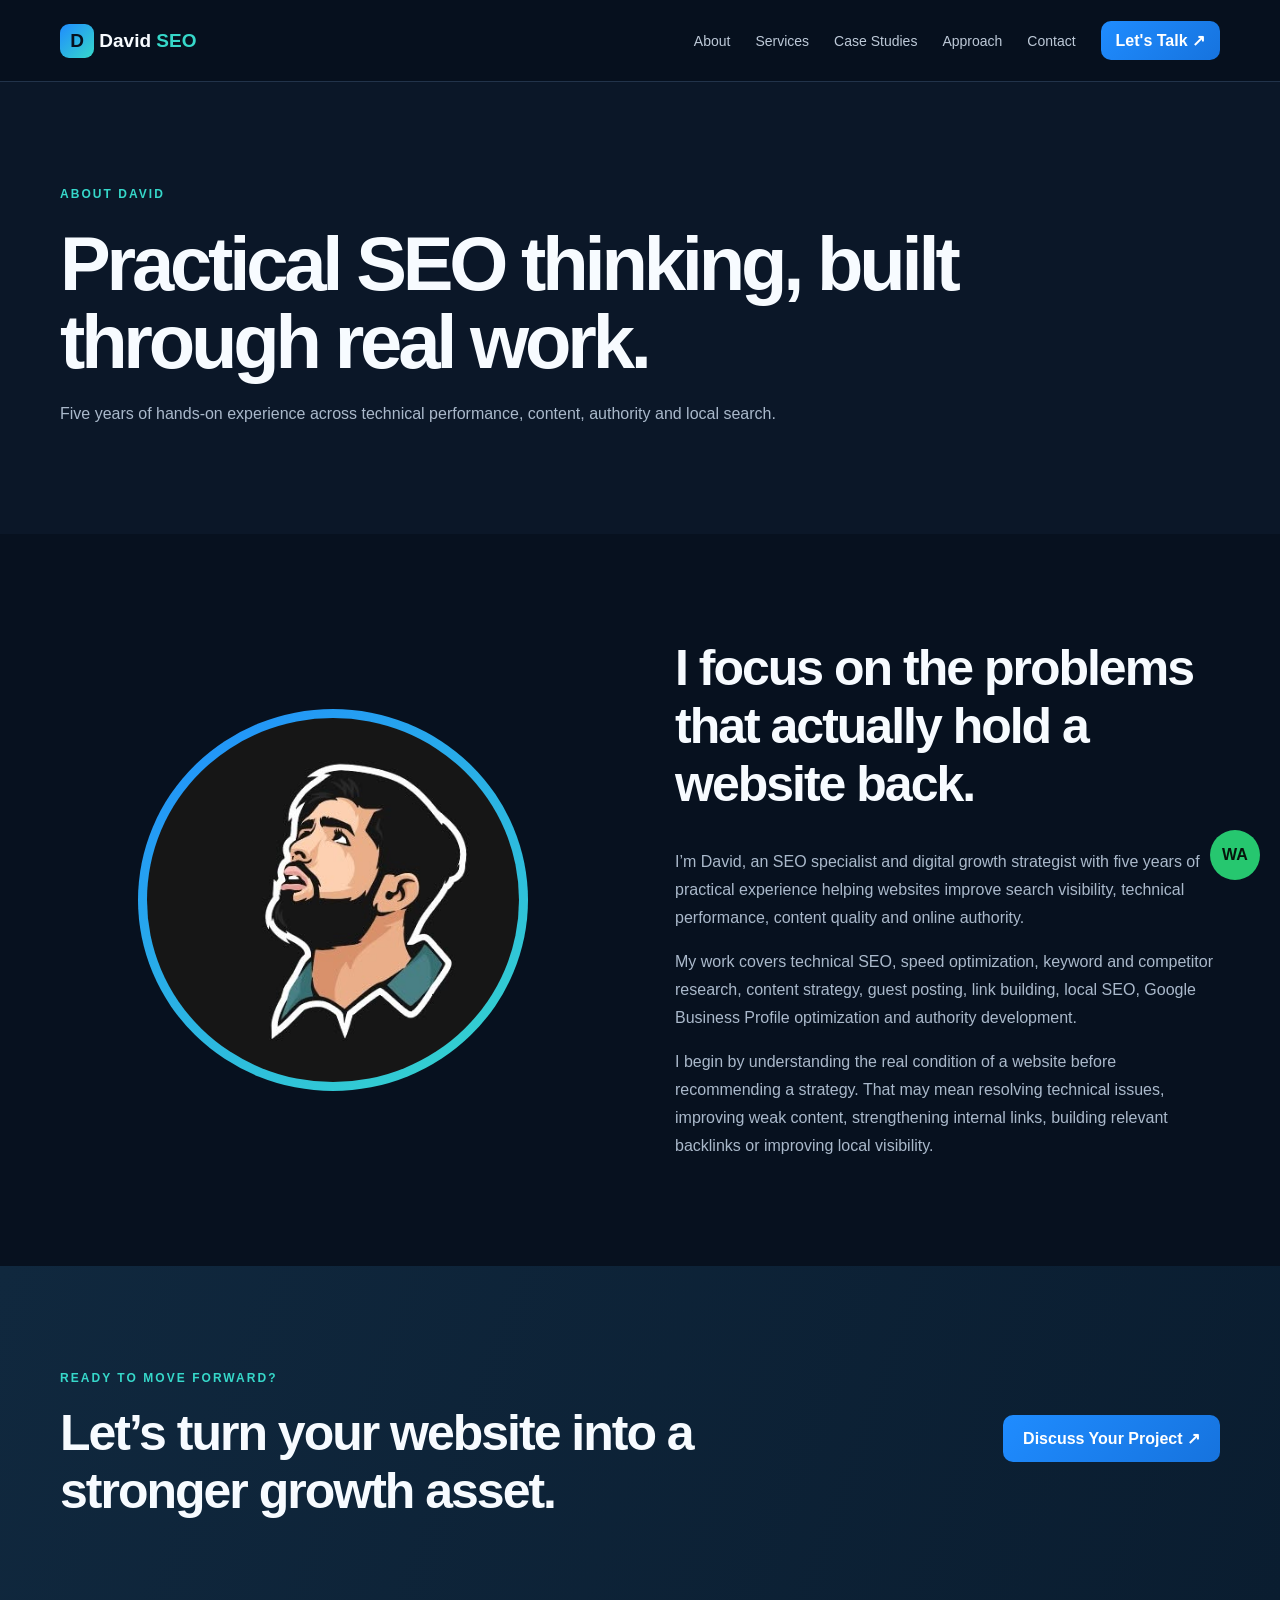
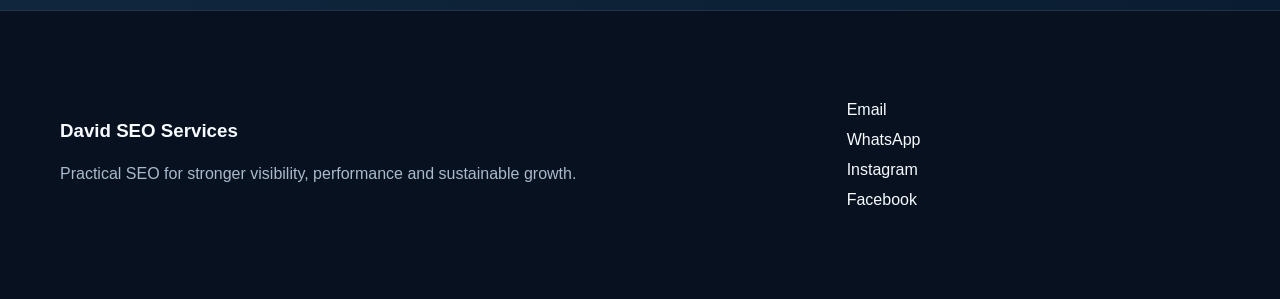
==== about.html @ a0ab4b39 "Add professional SEO portfolio website" ====
<!doctype html><html lang="en"><head><meta charset="utf-8"><meta name="viewport" content="width=device-width,initial-scale=1"><title>About David | David SEO Services</title><meta name="description" content="Learn about David, an SEO specialist with five years of practical experience."><link rel="stylesheet" href="style.css"></head><body><header><a class="brand" href="index.html"><b>D</b> David <em>SEO</em></a><nav><a href="about.html">About</a><a href="services.html">Services</a><a href="case-studies.html">Case Studies</a><a href="approach.html">Approach</a><a href="contact.html">Contact</a></nav><a class="btn small" href="https://wa.me/923171093847">Let's Talk ↗</a></header><section class="pagehero"><div class="wrap"><p class="eyebrow">ABOUT DAVID</p><h1>Practical SEO thinking, built through real work.</h1><p class="lead">Five years of hands-on experience across technical performance, content, authority and local search.</p></div></section><main><section class="section twocol"><div class="photo"><img src="david-profile.png" alt="David SEO specialist"></div><div><h2>I focus on the problems that actually hold a website back.</h2><p>I’m David, an SEO specialist and digital growth strategist with five years of practical experience helping websites improve search visibility, technical performance, content quality and online authority.</p><p>My work covers technical SEO, speed optimization, keyword and competitor research, content strategy, guest posting, link building, local SEO, Google Business Profile optimization and authority development.</p><p>I begin by understanding the real condition of a website before recommending a strategy. That may mean resolving technical issues, improving weak content, strengthening internal links, building relevant backlinks or improving local visibility.</p></div></section><section class="cta"><div><p class="eyebrow">READY TO MOVE FORWARD?</p><h2>Let’s turn your website into a stronger growth asset.</h2></div><a class="btn" href="https://wa.me/923171093847">Discuss Your Project ↗</a></section></main><footer><div><h3>David SEO Services</h3><p>Practical SEO for stronger visibility, performance and sustainable growth.</p></div><div><a href="mailto:davidseoservice1211@gmail.com">Email</a><a href="https://wa.me/923171093847">WhatsApp</a><a href="https://www.instagram.com/davvid.seo/">Instagram</a><a href="https://www.facebook.com/Davvid.Seo">Facebook</a></div></footer><a class="wa" href="https://wa.me/923171093847">WA</a><script src="script.js"></script></body></html>
---- style.css ----
*{box-sizing:border-box}body{margin:0;background:#07111f;color:#f7fbff;font-family:Arial,sans-serif}a{color:inherit;text-decoration:none}header{height:82px;display:flex;align-items:center;gap:25px;padding:0 max(30px,calc((100% - 1160px)/2));border-bottom:1px solid #22334a;position:sticky;top:0;background:#07111ff2;z-index:5}.brand{font-size:19px;font-weight:800;margin-right:auto}.brand b{display:inline-grid;place-items:center;width:34px;height:34px;border-radius:9px;background:linear-gradient(135deg,#1f8cff,#36d8ca);color:#07111f}.brand em{color:#36d8ca;font-style:normal}nav{display:flex;gap:25px;color:#bdc9d8;font-size:14px}.btn{display:inline-block;border:0;border-radius:10px;padding:14px 20px;background:linear-gradient(135deg,#1f8cff,#1673de);color:white;font-weight:750}.small{padding:10px 15px}.homehero{min-height:650px;max-width:1160px;margin:auto;display:grid;grid-template-columns:1.15fr .85fr;gap:60px;align-items:center;padding:70px 20px}.eyebrow{font-size:12px;letter-spacing:.17em;color:#36d8ca;font-weight:800}.homehero h1,.pagehero h1{font-size:clamp(46px,6vw,76px);line-height:1.02;letter-spacing:-.055em;margin:20px 0}.homehero h1 i{font-style:normal;color:#36d8ca}.lead,p{color:#aab9cb;line-height:1.75}.link{margin-left:22px;font-weight:bold}.photo{background:linear-gradient(145deg,#1f8cff,#36d8ca);padding:9px;border-radius:50%;max-width:390px;margin:auto}.photo img{display:block;width:100%;border-radius:50%;background:#171717}.stats{display:flex;gap:40px;border-top:1px solid #22334a;margin-top:50px;padding-top:25px}.stats b{font-size:27px}.stats small{display:block;color:#8294aa;font-size:11px;margin-top:7px}.strip{text-align:center;padding:20px;border-block:1px solid #22334a;color:#94a7bc;word-spacing:12px}.section,.pagehero,.cta,footer{padding:90px max(30px,calc((100% - 1160px)/2))}.section h2,.cta h2{font-size:clamp(32px,4vw,50px);letter-spacing:-.04em;margin:15px 0 35px}.dark,.pagehero{background:#0b1728}.grid{display:grid;grid-template-columns:repeat(3,1fr);gap:16px}.card,.cases article,aside{padding:28px;border:1px solid #22334a;border-radius:17px;background:#0b1728}.card span,.card strong{color:#36d8ca}.card h3{margin-top:35px}.cases{display:grid;grid-template-columns:1fr 1fr;gap:18px}.cases article{min-height:320px}.score{display:block;font-size:72px;color:#36d8ca;margin:35px 0 10px}.cta{display:flex;align-items:center;justify-content:space-between;background:linear-gradient(110deg,#10283e,#0a1d30)}.cta h2{max-width:700px;margin-bottom:0}.pagehero .wrap{max-width:1160px;margin:auto}.pagehero h1{max-width:900px}.twocol,.contact,.study{display:grid;grid-template-columns:1fr 1fr;gap:70px;align-items:center}.study{grid-template-columns:1.4fr .6fr}.tags{display:flex;flex-wrap:wrap;gap:8px}.tags span{border:1px solid #29415e;padding:9px 12px;border-radius:20px;font-size:12px}.steps p,.timeline article{padding:23px;border-bottom:1px solid #22334a}.timeline article{display:grid;grid-template-columns:70px 1fr}.timeline b{color:#36d8ca}.contact>div>a{display:block;padding:18px 0;border-top:1px solid #22334a}.contact form{display:grid;gap:14px;background:#0b1728;padding:28px;border:1px solid #22334a;border-radius:17px}input,select,textarea{padding:14px;background:#07111f;border:1px solid #29415e;border-radius:8px;color:white}footer{display:grid;grid-template-columns:2fr 1fr;gap:40px;border-top:1px solid #22334a}footer div:last-child{display:flex;flex-direction:column;gap:12px}.wa{position:fixed;right:20px;bottom:20px;width:50px;height:50px;display:grid;place-items:center;background:#26c76f;color:#06150c;border-radius:50%;font-weight:bold}@media(max-width:800px){nav{display:none}.homehero,.twocol,.contact,.study{grid-template-columns:1fr}.copy{order:2}.grid{grid-template-columns:1fr 1fr}.cases{grid-template-columns:1fr}.cta{align-items:flex-start;gap:30px;flex-direction:column}}@media(max-width:560px){header{height:70px;padding:0 16px}header>.btn{display:none}.homehero{grid-template-columns:1fr;padding-top:40px}.grid{grid-template-columns:1fr}.section,.pagehero,.cta,footer{padding:65px 20px}.stats{gap:20px}.homehero h1,.pagehero h1{font-size:43px}.twocol{gap:35px}footer{grid-template-columns:1fr}}
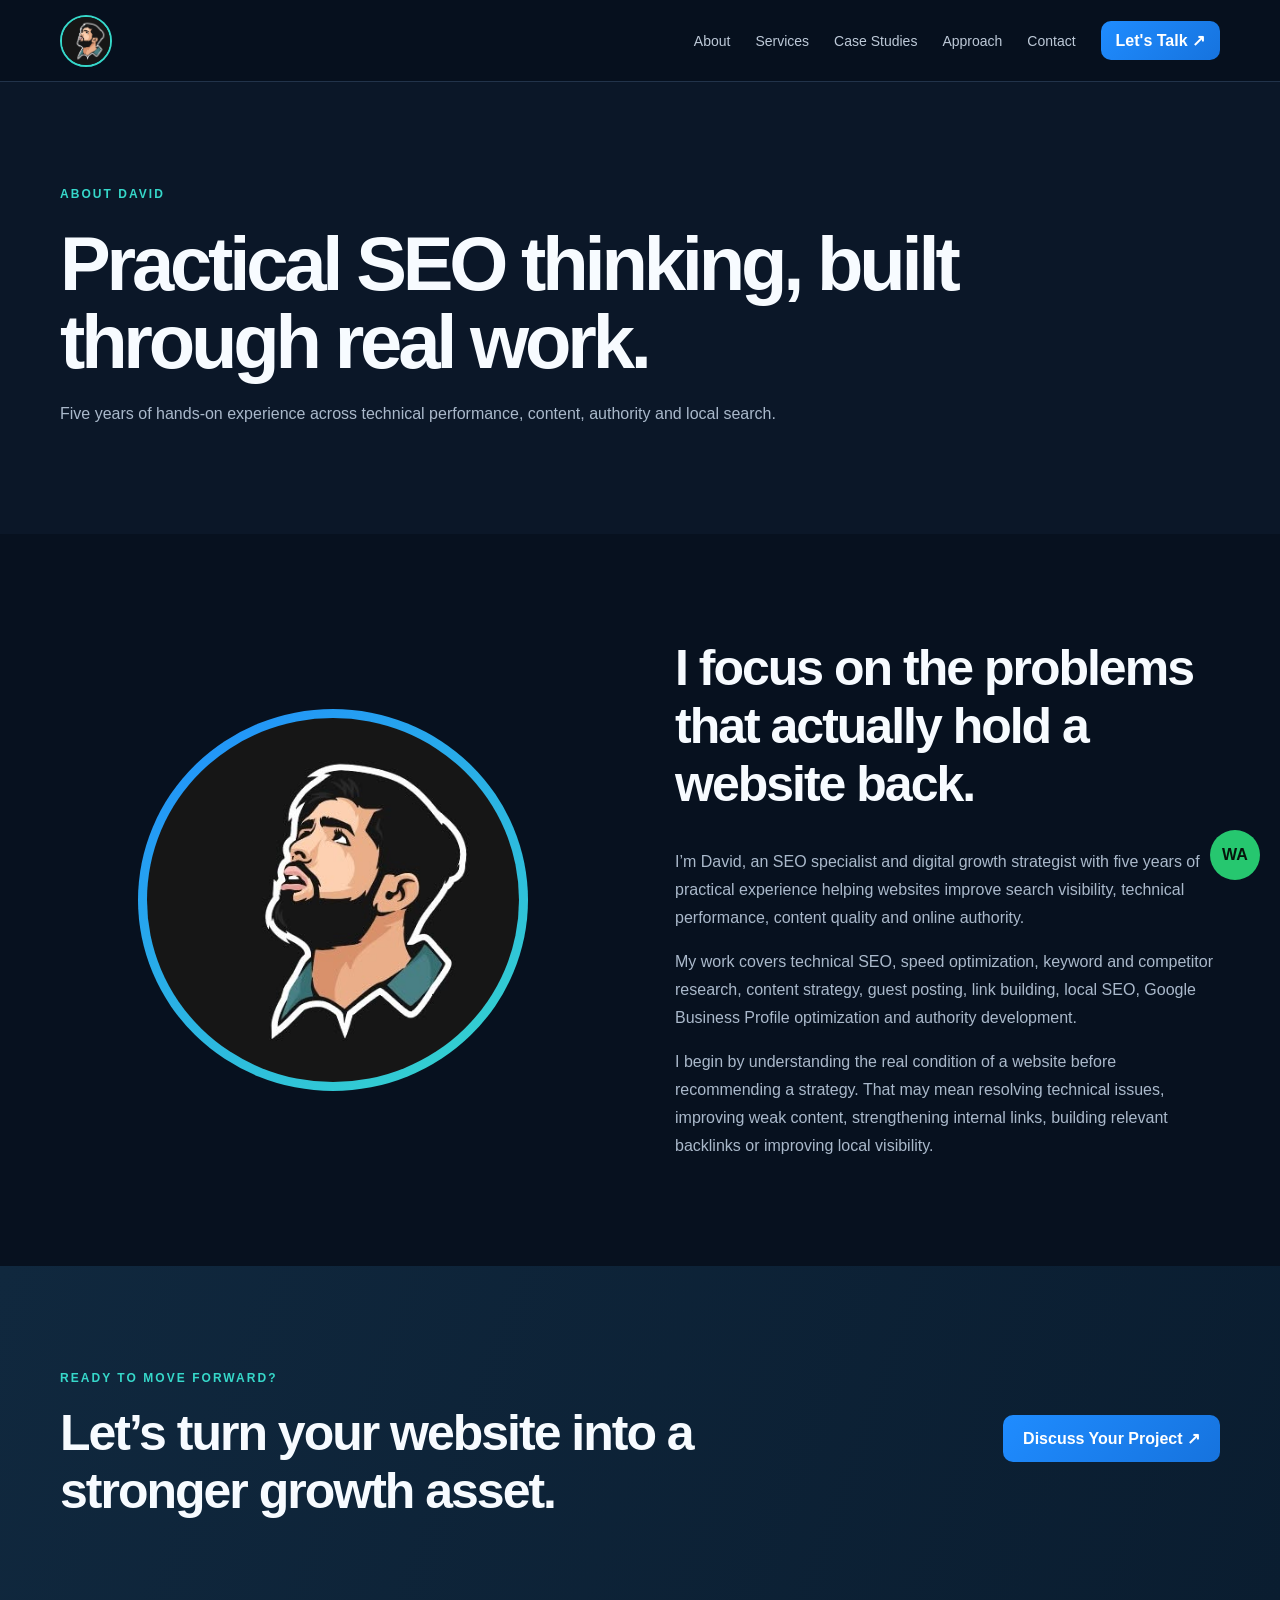
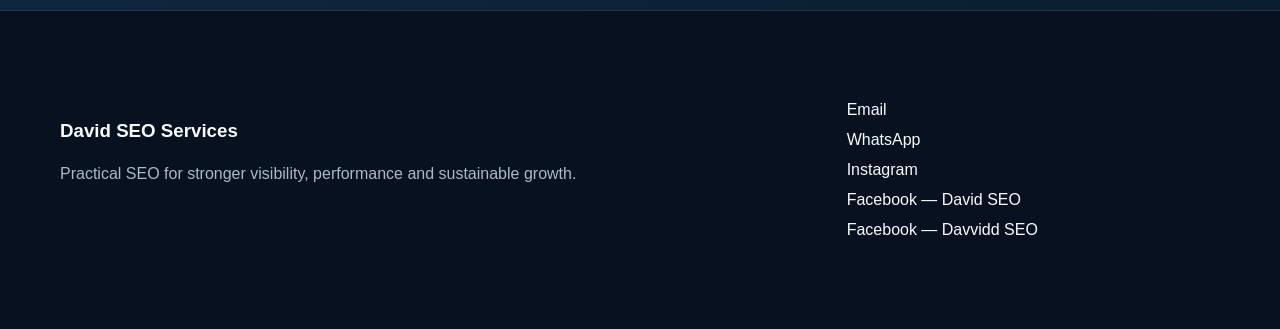
==== commit 3257b691: "Add files via upload" ====
--- a/about.html
+++ b/about.html
@@ -1 +1 @@
-<!doctype html><html lang="en"><head><meta charset="utf-8"><meta name="viewport" content="width=device-width,initial-scale=1"><title>About David | David SEO Services</title><meta name="description" content="Learn about David, an SEO specialist with five years of practical experience."><link rel="stylesheet" href="style.css"></head><body><header><a class="brand" href="index.html"><b>D</b> David <em>SEO</em></a><nav><a href="about.html">About</a><a href="services.html">Services</a><a href="case-studies.html">Case Studies</a><a href="approach.html">Approach</a><a href="contact.html">Contact</a></nav><a class="btn small" href="https://wa.me/923171093847">Let's Talk ↗</a></header><section class="pagehero"><div class="wrap"><p class="eyebrow">ABOUT DAVID</p><h1>Practical SEO thinking, built through real work.</h1><p class="lead">Five years of hands-on experience across technical performance, content, authority and local search.</p></div></section><main><section class="section twocol"><div class="photo"><img src="david-profile.png" alt="David SEO specialist"></div><div><h2>I focus on the problems that actually hold a website back.</h2><p>I’m David, an SEO specialist and digital growth strategist with five years of practical experience helping websites improve search visibility, technical performance, content quality and online authority.</p><p>My work covers technical SEO, speed optimization, keyword and competitor research, content strategy, guest posting, link building, local SEO, Google Business Profile optimization and authority development.</p><p>I begin by understanding the real condition of a website before recommending a strategy. That may mean resolving technical issues, improving weak content, strengthening internal links, building relevant backlinks or improving local visibility.</p></div></section><section class="cta"><div><p class="eyebrow">READY TO MOVE FORWARD?</p><h2>Let’s turn your website into a stronger growth asset.</h2></div><a class="btn" href="https://wa.me/923171093847">Discuss Your Project ↗</a></section></main><footer><div><h3>David SEO Services</h3><p>Practical SEO for stronger visibility, performance and sustainable growth.</p></div><div><a href="mailto:davidseoservice1211@gmail.com">Email</a><a href="https://wa.me/923171093847">WhatsApp</a><a href="https://www.instagram.com/davvid.seo/">Instagram</a><a href="https://www.facebook.com/Davvid.Seo">Facebook</a></div></footer><a class="wa" href="https://wa.me/923171093847">WA</a><script src="script.js"></script></body></html>+<!doctype html><html lang="en"><head><meta charset="utf-8"><meta name="viewport" content="width=device-width,initial-scale=1"><title>About David | David SEO Services</title><meta name="description" content="Learn about David, an SEO specialist with five years of practical experience."><link rel="stylesheet" href="style.css"><link rel="stylesheet" href="extra.css"></head><body><header><a class="brand logo" href="index.html"><img src="david-profile.png" alt="David SEO logo"></a><nav><a href="about.html">About</a><a href="services.html">Services</a><a href="case-studies.html">Case Studies</a><a href="approach.html">Approach</a><a href="contact.html">Contact</a></nav><a class="btn small" href="mailto:davidseoservice1211@gmail.com?subject=SEO%20Project%20Inquiry">Let's Talk ↗</a></header><section class="pagehero"><div class="wrap"><p class="eyebrow">ABOUT DAVID</p><h1>Practical SEO thinking, built through real work.</h1><p class="lead">Five years of hands-on experience across technical performance, content, authority and local search.</p></div></section><main><section class="section twocol"><div class="photo"><img src="david-profile.png" alt="David SEO specialist"></div><div><h2>I focus on the problems that actually hold a website back.</h2><p>I’m David, an SEO specialist and digital growth strategist with five years of practical experience helping websites improve search visibility, technical performance, content quality and online authority.</p><p>My work covers technical SEO, speed optimization, keyword and competitor research, content strategy, guest posting, link building, local SEO, Google Business Profile optimization and authority development.</p><p>I begin by understanding the real condition of a website before recommending a strategy. That may mean resolving technical issues, improving weak content, strengthening internal links, building relevant backlinks or improving local visibility.</p></div></section><section class="cta"><div><p class="eyebrow">READY TO MOVE FORWARD?</p><h2>Let’s turn your website into a stronger growth asset.</h2></div><a class="btn" href="https://wa.me/923171093847">Discuss Your Project ↗</a></section></main><footer><div><h3>David SEO Services</h3><p>Practical SEO for stronger visibility, performance and sustainable growth.</p></div><div><a href="mailto:davidseoservice1211@gmail.com">Email</a><a href="https://wa.me/923171093847">WhatsApp</a><a href="https://www.instagram.com/davvid.seo/">Instagram</a><a href="https://www.facebook.com/Davvid.Seo">Facebook — David SEO</a><a href="https://www.facebook.com/Davvidd.seo">Facebook — Davvidd SEO</a></div></footer><a class="wa" href="https://wa.me/923171093847">WA</a><script src="script.js"></script></body></html>
--- a/extra.css
+++ b/extra.css
@@ -0,0 +1 @@
+.strip{word-spacing:normal;letter-spacing:.035em}.logo{margin-right:auto}.logo img{display:block;width:52px;height:52px;object-fit:cover;border-radius:50%;border:2px solid #36d8ca;background:#171717}
